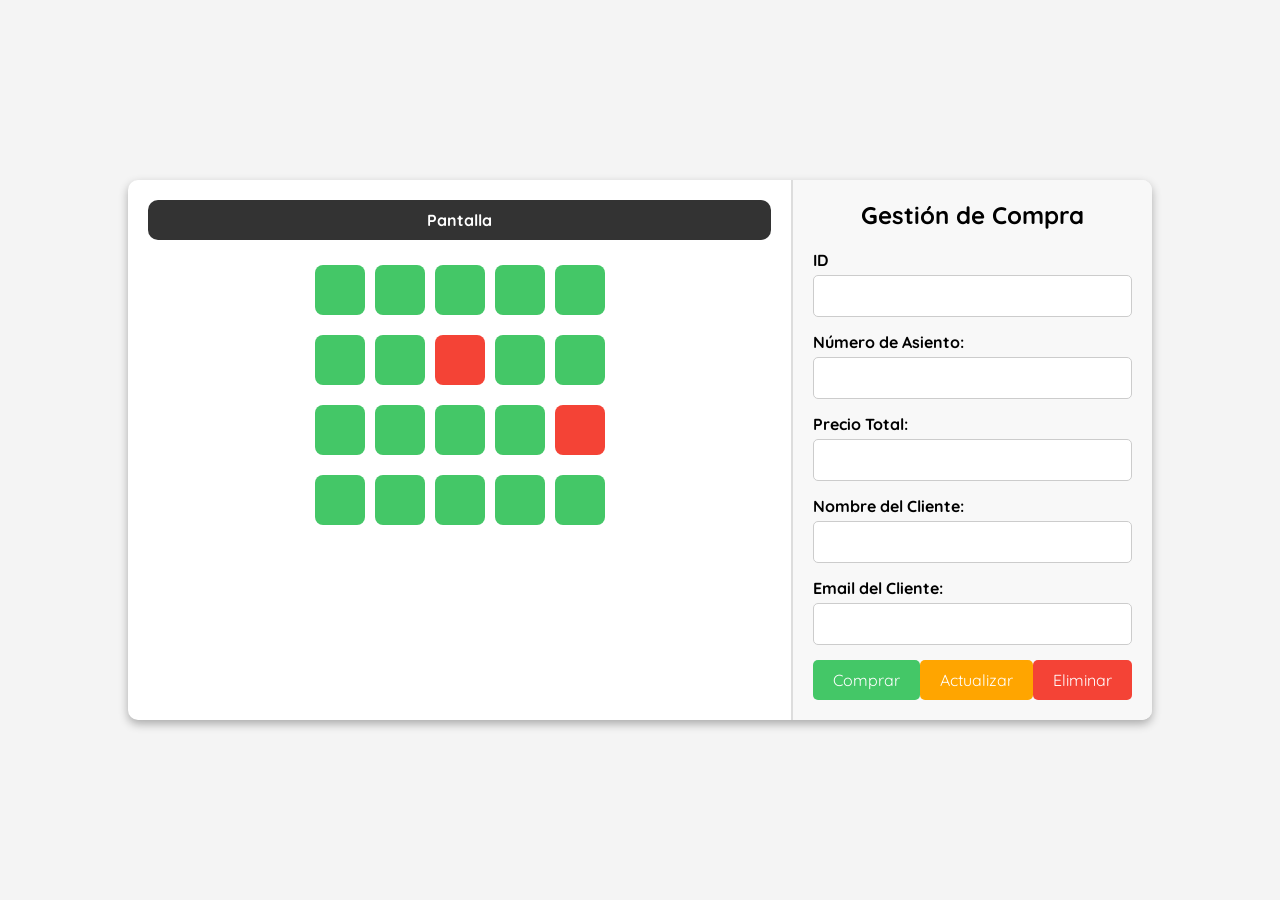
==== html/cine.html @ d6981b45 "localhost localhost" ====
<!DOCTYPE html>
<html lang="es">
<head>
    <meta charset="UTF-8">
    <meta name="viewport" content="width=device-width, initial-scale=1.0">
    <meta http-equiv="X-UA-Compatible" content="ie=edge">
    <title>Selección de Asientos y Compra</title>
    <link rel="stylesheet" href="/css/styles.css">
</head>
<body>
    <div class="container">
        <div class="seats-section">
            <div class="screen">Pantalla</div>
            <div class="seats-container">
                <div class="row">
                    <div class="seat available" data-seat="1"></div>
                    <div class="seat available" data-seat="2"></div>
                    <div class="seat available" data-seat="3"></div>
                    <div class="seat available" data-seat="4"></div>
                    <div class="seat available" data-seat="5"></div>
                </div>
                <div class="row">
                    <div class="seat available" data-seat="6"></div>
                    <div class="seat available" data-seat="7"></div>
                    <div class="seat occupied" data-seat="8"></div>
                    <div class="seat available" data-seat="9"></div>
                    <div class="seat available" data-seat="10"></div>
                </div>
                <div class="row">
                    <div class="seat available" data-seat="11"></div>
                    <div class="seat available" data-seat="12"></div>
                    <div class="seat available" data-seat="13"></div>
                    <div class="seat available" data-seat="14"></div>
                    <div class="seat occupied" data-seat="15"></div>
                </div>
                <div class="row">
                    <div class="seat available" data-seat="16"></div>
                    <div class="seat available" data-seat="17"></div>
                    <div class="seat available" data-seat="18"></div>
                    <div class="seat available" data-seat="19"></div>
                    <div class="seat available" data-seat="20"></div>
                </div>
            </div>
        </div>
        <div class="crud-section">
            <h2>Gestión de Compra</h2>
            <form>
                <label for="seat-number">ID</label>
                <input type="text" id="id_asiento" name="id_asiento" required>

                <label for="seat-number">Número de Asiento:</label>
                <input type="text" id="seat-number" name="seat-number" readonly>
                
                <label for="total-price">Precio Total:</label>
                <input type="text" id="total-price" name="total-price" readonly>

                <label for="customer-name">Nombre del Cliente:</label>
                <input type="text" id="customer-name" name="customer-name" required>
                
                <label for="customer-email">Email del Cliente:</label>
                <input type="email" id="customer-email" name="customer-email" required>

                <div class="button-group">
                    <button type="submit">Comprar</button>
                    <button type="button">Actualizar</button>
                    <button type="button">Eliminar</button>
                </div>
            </form>
        </div>
    </div>

    <script src="/js /cine.js"></script>
</body>
</html>
---- css/styles.css ----
@import url('https://fonts.googleapis.com/css2?family=Quicksand:wght@300..700&display=swap');
*{
    margin: 0;
    padding: 0;
    box-sizing: border-box;
    font-family: "Quicksand", sans-serif;
}

body{
    display: flex;
    justify-content: center;
    align-items: center;
    min-height: 100vh;
    background: #000;
}

section{
    position: absolute;
    width: 100vw;
    height: 100vh;
    display: flex;
    justify-content: center;
    align-items: center;
    gap: 2px;
    flex-wrap: wrap;
    overflow: hidden;
}

section::before{
    content: '';
    position: absolute;
    width: 100%;
    height: 100%;
    background: linear-gradient(90deg, rgba(85,85,208,1)29%, rgba(187,109,235,1)70%);
    animation: animate 5s linear infinite;
}

@keyframes animate{
    0%{
        transform: translateY(-100%);
    }
    100%{
        transform: translateY(100%);
    }
}

section span{
    position: relative;
    display: block;
    width: calc(6.25vw - 2px);
    height: calc(6.25vw - 2px);
    background: #181818;
    z-index: 2;
    transition: 1.5s;
}

section span:hover{
    background: #BB6DEB;
    transition: 0s;
}

section .signin{
    position: absolute;
    width: 400px;
    background: #222;
    z-index: 1000;
    justify-content: center;
    align-items: center;
    padding: 40px;
    border-radius: 4px;
    box-shadow: 0 15px 35px rgba(0,0,0,9);
}

section .signin .content{
    position: relative;
    width: 100%;
    display: flex;
    justify-content: center;
    align-items: center;
    flex-direction: column;
    gap: 40px;
}

section .signin .content h2{
font-size: 2em;
color: #5555D0;
text-transform: uppercase;
}

section .signin .content .form{
    width: 100%;
    display: flex;
    flex-direction: column;
    gap: 25px;
}

section .signin .content .form .inputBox{
    position: relative;
    width: 100%;
}

section .signin .content .form .inputBox input{
    position: relative;
    width: 100%;
    background: #333;
    border: none;
    padding: 25px 10px 7.5px;
    border-radius: 4px;
    color: #FFF;
    font-weight: 500;
    font-size: 1em;
}

section .signin .content .form .inputBox i {
    position: absolute;
    left: 0;
    padding:  15px 10px;
    font-style: normal;
    color: #aaa;
    transition: 0.5s;
    pointer-events: none;
}

.signin .content .form .inputBox input:focus ~ i,
.signin .content .form .inputBox input:valid ~ i{
    transform: translateY(-7.5px);
    color: #FFF;
}
.signin .content .form .links{
    position: relative;
    width: 100%;
    display: flex;
    justify-content: space-between;
}
.signin .content .form .links a{
    color: #FFF;
    text-decoration: none;
}

.signin .content .form .inputBox input[type="submit"]{
    padding: 10px;
    background: #5555D0;
    color: #000;
    font-weight: 600;
    font-size: 1.35em;
    letter-spacing: 0.05em;
    cursor: pointer;
}


.signin .content .form .inputBox input[type="submit"]:hover{
    background: #BB6DEB;
}

input[type="submit"]:active{
    opacity: 0.6;
}

@media(max-width: 900px){
    section span{
        width: calc(10vw - 2px);
        height: calc(10vw - 2px);
    }
}

@media(max-width: 600px){
    section span{
        width: calc(20vw - 2px);
        height: calc(20vw - 2px);
    }
}






body {
    display: flex;
    justify-content: center;
    align-items: center;
    height: 100vh;
    background-color: #f4f4f4;
    margin: 0;
    font-family: Arial, sans-serif;
}

.container {
    display: flex;
    width: 80%;
    max-width: 1200px;
    background-color: white;
    box-shadow: 0 4px 10px rgba(0, 0, 0, 0.3);
    border-radius: 10px;
    overflow: hidden;
}

.seats-section, .crud-section {
    padding: 20px;
}

.seats-section {
    flex: 2;
    display: flex;
    flex-direction: column;
    align-items: center;
}

.screen {
    background-color: #333;
    height: 40px;
    width: 100%;
    margin-bottom: 20px;
    text-align: center;
    line-height: 40px;
    color: white;
    font-weight: bold;
    border-radius: 10px;
}

.seats-container {
    display: flex;
    flex-direction: column;
    align-items: center;
}

.row {
    display: flex;
    margin-bottom: 10px;
}

.seat {
    background-color: #444451;
    height: 50px;
    width: 50px;
    margin: 5px;
    border-radius: 8px;
    transition: background-color 0.3s, transform 0.2s;
    position: relative;
}

.seat.available {
    background-color: #44c767;
}

.seat.selected {
    background-color: #6feaf6;
}

.seat.occupied {
    background-color: #f44336;
}

.seat:hover {
    background-color: #777;
}

.crud-section {
    flex: 1;
    background-color: #f8f8f8;
    padding: 20px;
    border-left: 2px solid #ddd;
}

h2 {
    text-align: center;
    margin-bottom: 20px;
}

form {
    display: flex;
    flex-direction: column;
}

label {
    margin-bottom: 5px;
    font-weight: bold;
}

input {
    margin-bottom: 15px;
    padding: 10px;
    border: 1px solid #ccc;
    border-radius: 5px;
    font-size: 16px;
}

.button-group {
    display: flex;
    justify-content: space-between;
}

button {
    padding: 10px 20px;
    border: none;
    border-radius: 5px;
    cursor: pointer;
    font-size: 16px;
}

button[type="submit"] {
    background-color: #44c767;
    color: white;
}

button[type="button"] {
    background-color: #f44336;
    color: white;
}

button[type="button"]:nth-child(2) {
    background-color: #ffa500;
}

/* Botón estilizado */
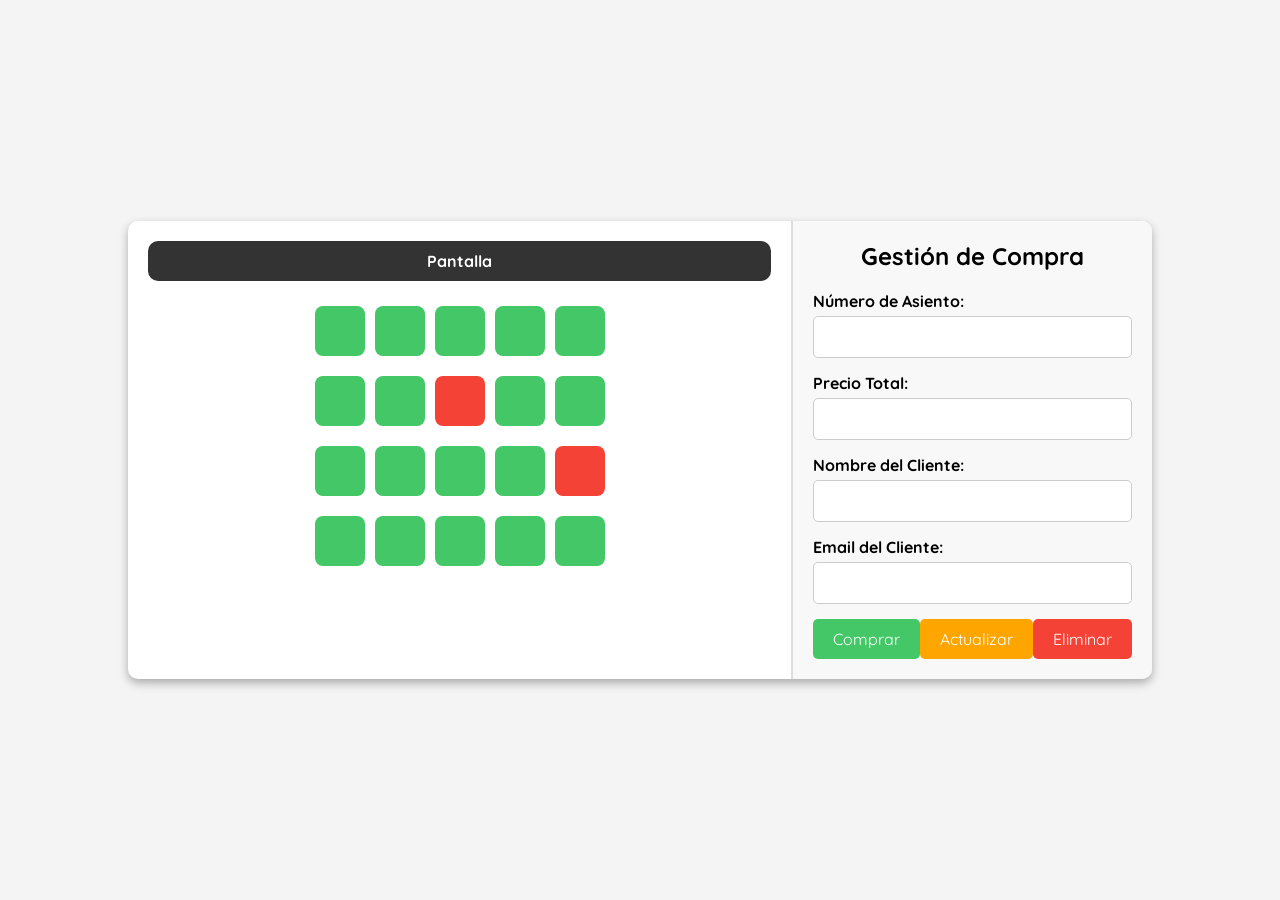
==== commit 44dd5c49: "ya agarra la insercion de datos ;)" ====
--- a/html/cine.html
+++ b/html/cine.html
@@ -5,7 +5,7 @@
     <meta name="viewport" content="width=device-width, initial-scale=1.0">
     <meta http-equiv="X-UA-Compatible" content="ie=edge">
     <title>Selección de Asientos y Compra</title>
-    <link rel="stylesheet" href="/css/styles.css">
+    <link rel="stylesheet" href="../../ProjectoCine/css/styles.css">
 </head>
 <body>
     <div class="container">
@@ -44,10 +44,7 @@
         </div>
         <div class="crud-section">
             <h2>Gestión de Compra</h2>
-            <form>
-                <label for="seat-number">ID</label>
-                <input type="text" id="id_asiento" name="id_asiento" required>
-
+            <form id="compra-form" method="POST">
                 <label for="seat-number">Número de Asiento:</label>
                 <input type="text" id="seat-number" name="seat-number" readonly>
                 
@@ -69,6 +66,8 @@
         </div>
     </div>
 
-    <script src="/js /cine.js"></script>
+    <script src="../../ProjectoCine/js/cine.js"></script>
 </body>
 </html>
+
+
--- a/ProjectoCine/css/styles.css
+++ b/ProjectoCine/css/styles.css
@@ -0,0 +1,316 @@
+@import url('https://fonts.googleapis.com/css2?family=Quicksand:wght@300..700&display=swap');
+
+
+*{
+    margin: 0;
+    padding: 0;
+    box-sizing: border-box;
+    font-family: "Quicksand", sans-serif;
+}
+
+body{
+    display: flex;
+    justify-content: center;
+    align-items: center;
+    min-height: 100vh;
+    background: #000;
+}
+
+section{
+    position: absolute;
+    width: 100vw;
+    height: 100vh;
+    display: flex;
+    justify-content: center;
+    align-items: center;
+    gap: 2px;
+    flex-wrap: wrap;
+    overflow: hidden;
+}
+
+section::before{
+    content: '';
+    position: absolute;
+    width: 100%;
+    height: 100%;
+    background: linear-gradient(90deg, rgba(85,85,208,1)29%, rgba(187,109,235,1)70%);
+    animation: animate 5s linear infinite;
+}
+
+@keyframes animate{
+    0%{
+        transform: translateY(-100%);
+    }
+    100%{
+        transform: translateY(100%);
+    }
+}
+
+section span{
+    position: relative;
+    display: block;
+    width: calc(6.25vw - 2px);
+    height: calc(6.25vw - 2px);
+    background: #181818;
+    z-index: 2;
+    transition: 1.5s;
+}
+
+section span:hover{
+    background: #BB6DEB;
+    transition: 0s;
+}
+
+section .signin{
+    position: absolute;
+    width: 400px;
+    background: #222;
+    z-index: 1000;
+    justify-content: center;
+    align-items: center;
+    padding: 40px;
+    border-radius: 4px;
+    box-shadow: 0 15px 35px rgba(0,0,0,9);
+}
+
+section .signin .content{
+    position: relative;
+    width: 100%;
+    display: flex;
+    justify-content: center;
+    align-items: center;
+    flex-direction: column;
+    gap: 40px;
+}
+
+section .signin .content h2{
+font-size: 2em;
+color: #5555D0;
+text-transform: uppercase;
+}
+
+section .signin .content .form{
+    width: 100%;
+    display: flex;
+    flex-direction: column;
+    gap: 25px;
+}
+
+section .signin .content .form .inputBox{
+    position: relative;
+    width: 100%;
+}
+
+section .signin .content .form .inputBox input{
+    position: relative;
+    width: 100%;
+    background: #333;
+    border: none;
+    padding: 25px 10px 7.5px;
+    border-radius: 4px;
+    color: #FFF;
+    font-weight: 500;
+    font-size: 1em;
+}
+
+section .signin .content .form .inputBox i {
+    position: absolute;
+    left: 0;
+    padding:  15px 10px;
+    font-style: normal;
+    color: #aaa;
+    transition: 0.5s;
+    pointer-events: none;
+}
+
+.signin .content .form .inputBox input:focus ~ i,
+.signin .content .form .inputBox input:valid ~ i{
+    transform: translateY(-7.5px);
+    color: #FFF;
+}
+.signin .content .form .links{
+    position: relative;
+    width: 100%;
+    display: flex;
+    justify-content: space-between;
+}
+.signin .content .form .links a{
+    color: #FFF;
+    text-decoration: none;
+}
+
+.signin .content .form .inputBox input[type="submit"]{
+    padding: 10px;
+    background: #5555D0;
+    color: #000;
+    font-weight: 600;
+    font-size: 1.35em;
+    letter-spacing: 0.05em;
+    cursor: pointer;
+}
+
+
+.signin .content .form .inputBox input[type="submit"]:hover{
+    background: #BB6DEB;
+}
+
+input[type="submit"]:active{
+    opacity: 0.6;
+}
+
+@media(max-width: 900px){
+    section span{
+        width: calc(10vw - 2px);
+        height: calc(10vw - 2px);
+    }
+}
+
+@media(max-width: 600px){
+    section span{
+        width: calc(20vw - 2px);
+        height: calc(20vw - 2px);
+    }
+}
+
+
+
+
+
+body {
+    display: flex;
+    justify-content: center;
+    align-items: center;
+    height: 100vh;
+    background-color: #f4f4f4;
+    margin: 0;
+    font-family: Arial, sans-serif;
+}
+
+.container {
+    display: flex;
+    width: 80%;
+    max-width: 1200px;
+    background-color: white;
+    box-shadow: 0 4px 10px rgba(0, 0, 0, 0.3);
+    border-radius: 10px;
+    overflow: hidden;
+}
+
+.seats-section, .crud-section {
+    padding: 20px;
+}
+
+.seats-section {
+    flex: 2;
+    display: flex;
+    flex-direction: column;
+    align-items: center;
+}
+
+.screen {
+    background-color: #333;
+    height: 40px;
+    width: 100%;
+    margin-bottom: 20px;
+    text-align: center;
+    line-height: 40px;
+    color: white;
+    font-weight: bold;
+    border-radius: 10px;
+}
+
+.seats-container {
+    display: flex;
+    flex-direction: column;
+    align-items: center;
+}
+
+.row {
+    display: flex;
+    margin-bottom: 10px;
+}
+
+.seat {
+    background-color: #444451;
+    height: 50px;
+    width: 50px;
+    margin: 5px;
+    border-radius: 8px;
+    transition: background-color 0.3s, transform 0.2s;
+    position: relative;
+}
+
+.seat.available {
+    background-color: #44c767;
+}
+
+.seat.selected {
+    background-color: #6feaf6;
+}
+
+.seat.occupied {
+    background-color: #f44336;
+}
+
+.seat:hover {
+    background-color: #777;
+}
+
+.crud-section {
+    flex: 1;
+    background-color: #f8f8f8;
+    padding: 20px;
+    border-left: 2px solid #ddd;
+}
+
+h2 {
+    text-align: center;
+    margin-bottom: 20px;
+}
+
+form {
+    display: flex;
+    flex-direction: column;
+}
+
+label {
+    margin-bottom: 5px;
+    font-weight: bold;
+}
+
+input {
+    margin-bottom: 15px;
+    padding: 10px;
+    border: 1px solid #ccc;
+    border-radius: 5px;
+    font-size: 16px;
+}
+
+.button-group {
+    display: flex;
+    justify-content: space-between;
+}
+
+button {
+    padding: 10px 20px;
+    border: none;
+    border-radius: 5px;
+    cursor: pointer;
+    font-size: 16px;
+}
+
+button[type="submit"] {
+    background-color: #44c767;
+    color: white;
+}
+
+button[type="button"] {
+    background-color: #f44336;
+    color: white;
+}
+
+button[type="button"]:nth-child(2) {
+    background-color: #ffa500;
+}
+
+/* index */
